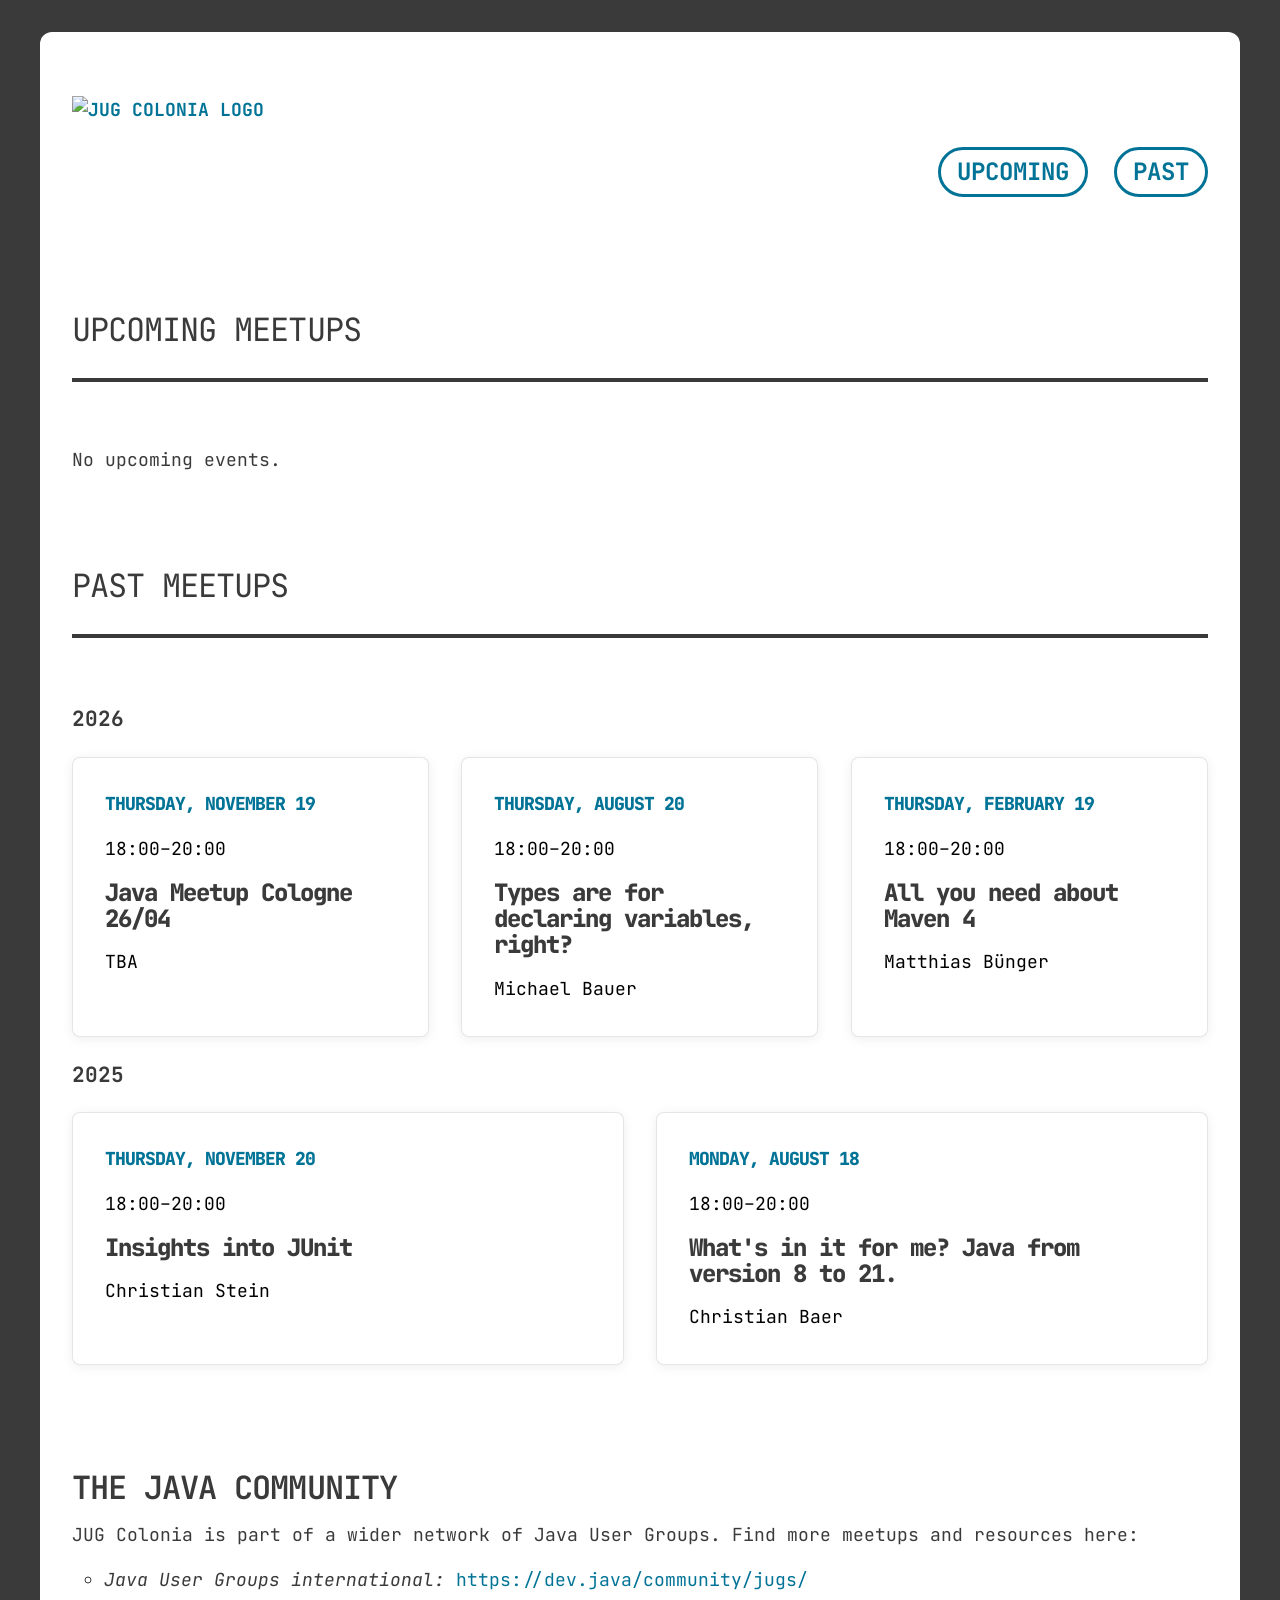
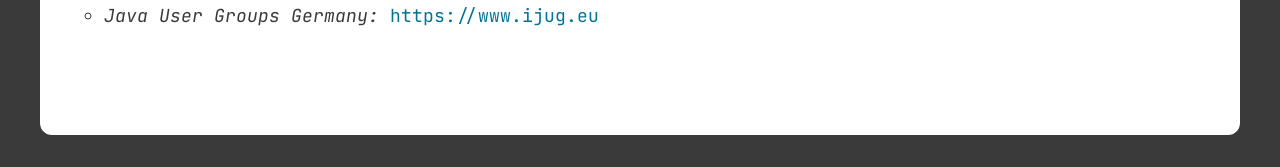
==== index.html @ bccf2fe1 "Refine footer content" ====
<!DOCTYPE html>
<html lang="en">
<head>
    <meta charset="UTF-8">
    <meta name="viewport" content="width=device-width, initial-scale=1.0">
    <title>JUG Colonia</title>
    <meta name="description" content="Java User Group Cologne — upcoming and past meetup events.">
    <meta name="theme-color" content="#007396">
    <meta property="og:type" content="website">
    <meta property="og:title" content="JUG Colonia">
    <meta property="og:description" content="Java User Group Cologne — upcoming and past meetup events.">
    <meta property="og:image" content="https://curiosdevcookie.github.io/meetup-site-java/assets/logos/jug_colonia_logo_temple.png">
    <meta property="og:url" content="https://curiosdevcookie.github.io/meetup-site-java/">
    <link rel="canonical" href="https://curiosdevcookie.github.io/meetup-site-java/">
    <link rel="icon" href="assets/favicons/favicon.svg" type="image/svg+xml">
    <link rel="icon" href="favicon.ico" sizes="32x32">
    <link rel="icon" href="assets/favicons/favicon-96x96.png" sizes="96x96">
    <link rel="apple-touch-icon" href="assets/favicons/apple-touch-icon.png">
    <link rel="manifest" href="assets/favicons/site.webmanifest">
    <link rel="preconnect" href="https://fonts.googleapis.com">
    <link rel="preconnect" href="https://fonts.gstatic.com" crossorigin>
    <link rel="stylesheet" href="https://fonts.googleapis.com/css2?family=JetBrains+Mono:ital,wght@0,100..800;1,100..800&display=swap">
    <link rel="stylesheet" href="css/main.css">
    <script data-goatcounter="https://curiosdevcookie.goatcounter.com/count"
            async src="//gc.zgo.at/count.js"></script>
</head>
<body>
    <a href="#main-content" class="skip-link">Skip to main content</a>

    <div class="page-sheet">
    <header>
        <nav class="container" aria-label="Main navigation">
            <a href="./" class="logo">
                <img src="assets/logos/jug_colonia_logo_temple.png" alt="JUG Colonia Logo">
            </a>
            <ul>
                <li><a href="#upcoming">Upcoming</a></li>
                <li><a href="#past">Past</a></li>
            </ul>
        </nav>
    </header>

    <main class="container" id="main-content">
        <section id="upcoming" aria-labelledby="upcoming-heading">
            <h2 id="upcoming-heading">Upcoming Meetups</h2>
            <div id="upcoming-container" aria-live="polite"></div>
        </section>

        <section id="past" aria-labelledby="past-heading">
            <h2 id="past-heading">Past Meetups</h2>
            <div id="past-container" aria-live="polite"></div>
        </section>
    </main>

    <footer>
        <h3>The Java Community</h3>
        <p>JUG Colonia is part of a wider network of Java User Groups. Find more meetups and resources here:</p>
        <ul>
            <li><em>Java User Groups international: </em><a href="https://dev.java/community/jugs/" target="_blank" rel="noopener">https://dev.java/community/jugs/</a></li>
            <li><em>Java User Groups Germany: </em><a href="https://www.ijug.eu" target="_blank" rel="noopener">https://www.ijug.eu</a></li>
        </ul>
    </footer>

    </div>

    <script src="js/main.js"></script>
</body>
</html>
---- css/main.css ----
:root {
    margin: 0;
    padding: 0;
    box-sizing: border-box;
    font-size: 62.5%;

    /* Design Tokens */
    /* Brand Colors Java, cf. https://www.oracle.com/a/ocom/docs/java-licensing-logo-guidelines-1908204.pdf */
    --brand-java-blue-dark: #007396;
    --brand-java-orange: #ED8B00;
    --color-ink: #3a3a3a;
    --color-ink-deep: #000000;
    --color-sheet: #ffffff;

    /* Spacing Scale */
    --space-xxs: 0.1rem;
    --space-xs: 0.8rem;
    --space-sm: 1.6rem;
    --space-md: 3.2rem;
    --space-lg: 6.4rem;
    --space-xl: 9.6rem;

    /* Thickness Scale */
    --thickness-1: 0.1rem;
    --thickness-2: 0.2rem;
    --thickness-3: 0.3rem;
    --thickness-4: 0.4rem;
    --thickness-5: 0.5rem;

    /* Font Sizes */
    --font-size-xxs: 1.2rem;
    --font-size-xs: 1.4rem;
    --font-size-sm: 1.8rem;
    --font-size-lg: 2.4rem;
    --font-size-xl: 3.2rem;
}

*, *::before, *::after {
    box-sizing: inherit;
}

/* Skip link */
.skip-link {
    position: absolute;
    top: -100%;
    left: var(--space-sm);
    background: var(--color-ink);
    color: white;
    padding: var(--space-xs) var(--space-sm);
    font-weight: 700;
    text-decoration: none;
    z-index: 200;

    &:focus { top: 0; }
}

body {
    margin: 0;
    padding: clamp(var(--space-sm), 4vw, var(--space-md));
    min-height: 100vh;
    font-size: var(--font-size-sm);
    line-height: 1.6;
    font-family: 'JetBrains Mono', monospace;
    color: var(--color-ink);
    background-color: var(--color-ink);
}

.page-sheet {
    background: var(--color-sheet);
    border-radius: 1.2rem;
    overflow: hidden;
    max-width: 120rem;
    margin: 0 auto;
}

.container {
    max-width: 120rem;
    margin: 0 auto;
    padding: 0 clamp(var(--space-sm), 4vw, var(--space-md));
}

/* Navigation */
header {
    padding: clamp(var(--space-md), 6vw, var(--space-lg)) 0;
}

nav {
    display: flex;
    justify-content: space-between;
    align-items: center;
    gap: clamp(var(--space-sm), 3vw, var(--space-md));

    .logo {
        display: flex;
        align-items: center;

        img {
            height: clamp(3rem, 12vw, 19rem);
            width: auto;
        }
    }

    ul {
        display: flex;
        list-style: none;
        gap: clamp(var(--space-sm), 2vw, var(--space-lg));
        margin: 0;
        padding: 0;
    }

    li a {
        border: var(--thickness-3) solid var(--brand-java-blue-dark);
        border-radius: var(--space-md);
        font-size: clamp(var(--font-size-sm), 2vw, var(--font-size-lg));
        padding: clamp(var(--space-xxs), 0.5vw, var(--space-xs)) clamp(var(--space-xs), 1.5vw, var(--space-sm));

        &:hover {
            color: var(--color-ink);
            border-color: var(--color-ink);
        }

        @media (prefers-reduced-motion: no-preference) {
            transition: color 0.15s ease, border-color 0.15s ease;
        }
    }

    a {
        color: var(--brand-java-blue-dark);
        text-decoration: none;
        font-weight: 700;
        text-transform: uppercase;

        &:hover { color: var(--brand-java-blue-dark); }

        &:focus-visible {
            outline: var(--thickness-4) solid var(--brand-java-orange);
            outline-offset: var(--space-xs);
            border-radius: var(--space-xs)
        }

        @media (prefers-reduced-motion: no-preference) {
            transition: color 0.15s ease;
        }
    }


}

/* Main Content */
main {
    padding: clamp(var(--space-lg), 8vw, var(--space-xl)) clamp(var(--space-sm), 4vw, var(--space-md));
}

section {
    margin-bottom: var(--space-xl);

    &#past { margin-bottom: 0; }

    h2 {
        font-size: var(--font-size-xl);
        font-weight: 400;
        text-transform: uppercase;
        letter-spacing: -0.03em;
        line-height: 1;
        margin: 0 0 var(--space-lg) 0;
        border-bottom: 0.4rem solid var(--color-ink);
        padding-bottom: var(--space-md);

        @media (max-width: 48rem) { font-size: var(--font-size-lg); }
    }
}


/* Grid & Cards */
.meetup-grid {
    display: grid;
    grid-template-columns: repeat(auto-fit, minmax(34rem, 1fr));
    gap: var(--space-md);
    container-type: inline-size;
    container-name: meetup-grid;
}

.meetup-card {
    background: var(--color-sheet);
    border: 0.1rem solid rgb(0 0 0 / 0.1);
    border-radius: 0.8rem;
    box-shadow: 0 0.2rem 1.2rem rgb(0 0 0 / 0.07);
    padding: var(--space-md);
    display: flex;
    flex-direction: column;
    gap: var(--space-sm);
    container-type: inline-size;

    time {
        font-weight: 900;
        color: var(--brand-java-blue-dark);
        font-size: var(--font-size-sm);
        text-transform: uppercase;
        letter-spacing: calc(-1 * var(--space-xxs));
        font-variant-numeric: tabular-nums;
    }

    h3 {
        font-size: var(--font-size-lg);
        font-weight: 900;
        line-height: 1.1;
        margin: 0;
        letter-spacing: calc(-1 * var(--space-xxs));

        @container meetup-grid (max-width: 71rem) { font-size: var(--font-size-lg); }
    }

    p {
        margin: 0;
        color: var(--color-ink-deep);
        font-size: var(--font-size-sm);
    }
}

/* Footer */
footer {
    padding: clamp(var(--space-lg), 8vw, var(--space-xl)) clamp(var(--space-sm), 4vw, var(--space-md));

    h3 {
        font-size: clamp(var(--font-size-lg), 3vw, var(--font-size-xl));
        font-weight: 600;
        text-transform: uppercase;
        letter-spacing: -0.03em;
        margin: 0 0 var(--space-xs) 0;
    }

    p {
        margin: 0 0 var(--space-sm) 0;
        font-size: var(--font-size-sm);
        color: var(--color-ink);
    }

    ul {
        list-style-type: circle;
        margin: 0;
        padding-left: var(--space-md);
    }

    li {
        margin-bottom: var(--space-xs);
    }

    a {
        color: var(--brand-java-blue-dark);
        text-decoration: none;
        font-size: var(--font-size-sm);
        word-break: break-all;

        &:hover { color: var(--color-ink); text-decoration: underline; }

        &:focus-visible {
            outline: var(--thickness-4) solid var(--brand-java-orange);
            outline-offset: var(--space-xs);
            border-radius: var(--space-xs);
        }

        @media (prefers-reduced-motion: no-preference) {
            transition: color 0.15s ease;
        }
    }
}
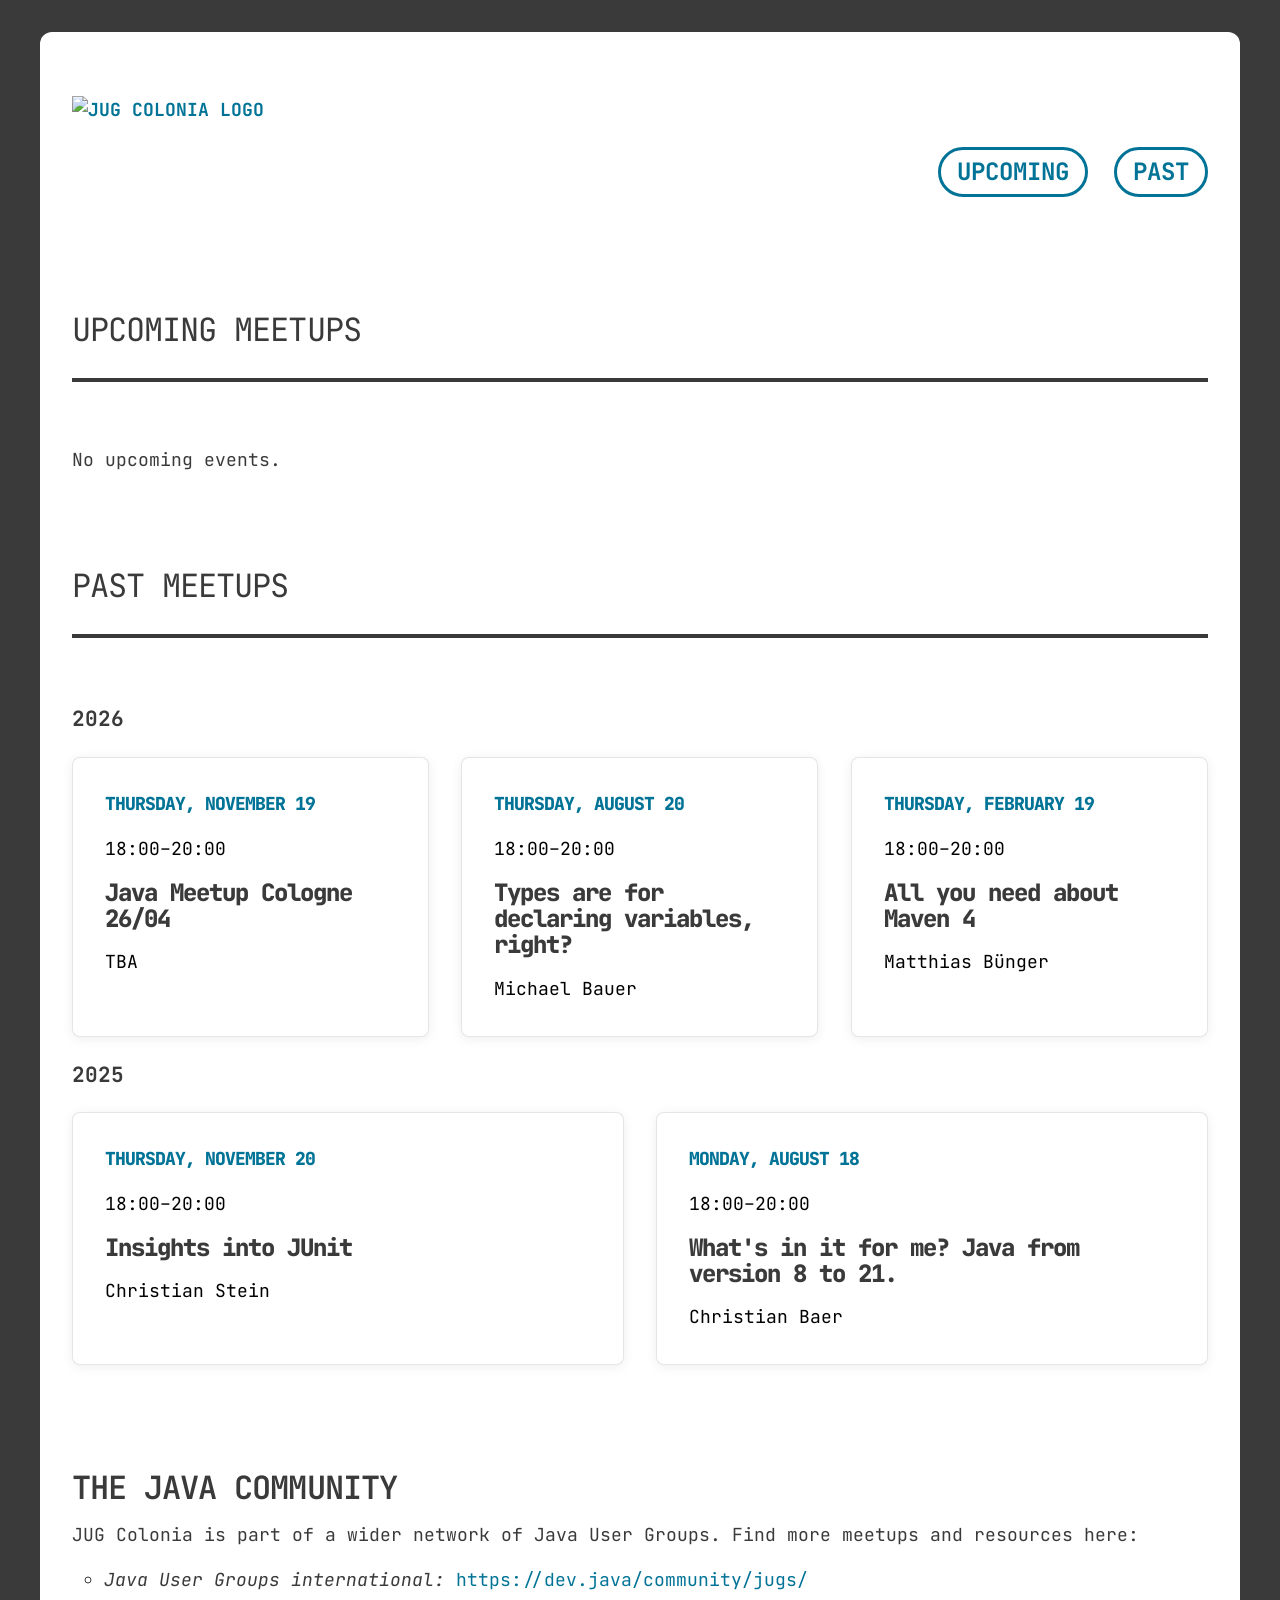
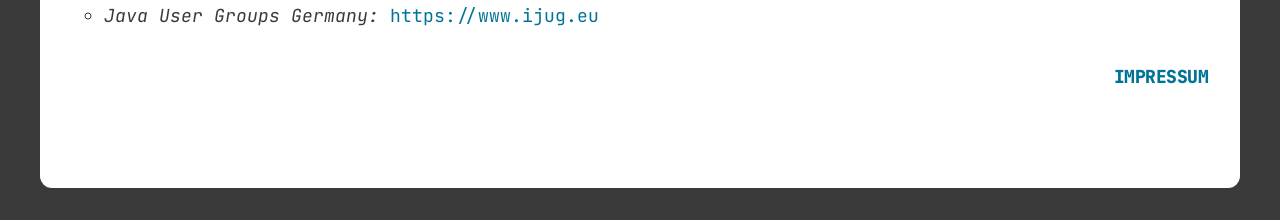
==== commit 7ad2e532: "Add Impressum page and link in footer" ====
--- a/index.html
+++ b/index.html
@@ -9,9 +9,9 @@
     <meta property="og:type" content="website">
     <meta property="og:title" content="JUG Colonia">
     <meta property="og:description" content="Java User Group Cologne — upcoming and past meetup events.">
-    <meta property="og:image" content="https://curiosdevcookie.github.io/meetup-site-java/assets/logos/jug_colonia_logo_temple.png">
-    <meta property="og:url" content="https://curiosdevcookie.github.io/meetup-site-java/">
-    <link rel="canonical" href="https://curiosdevcookie.github.io/meetup-site-java/">
+    <meta property="og:image" content="https://jug-colonia.de/assets/logos/jug_colonia_logo_temple.png">
+    <meta property="og:url" content="https://jug-colonia.de/">
+    <link rel="canonical" href="https://jug-colonia.de/">
     <link rel="icon" href="assets/favicons/favicon.svg" type="image/svg+xml">
     <link rel="icon" href="favicon.ico" sizes="32x32">
     <link rel="icon" href="assets/favicons/favicon-96x96.png" sizes="96x96">
@@ -59,6 +59,7 @@
             <li><em>Java User Groups international: </em><a href="https://dev.java/community/jugs/" target="_blank" rel="noopener">https://dev.java/community/jugs/</a></li>
             <li><em>Java User Groups Germany: </em><a href="https://www.ijug.eu" target="_blank" rel="noopener">https://www.ijug.eu</a></li>
         </ul>
+        <p class="footer-legal"><a href="impressum.html">Impressum</a></p>
     </footer>
 
     </div>
--- a/css/main.css
+++ b/css/main.css
@@ -218,6 +218,60 @@
     }
 }
 
+/* Legal pages (Impressum, etc.) */
+.legal {
+    margin-bottom: var(--space-xl);
+    max-width: 80rem;
+
+    h1 {
+        font-size: var(--font-size-xl);
+        font-weight: 400;
+        text-transform: uppercase;
+        letter-spacing: -0.03em;
+        line-height: 1;
+        margin: 0 0 var(--space-lg) 0;
+        border-bottom: 0.4rem solid var(--color-ink);
+        padding-bottom: var(--space-md);
+
+        @media (max-width: 48rem) { font-size: var(--font-size-lg); }
+    }
+
+    h2 {
+        font-size: var(--font-size-lg);
+        font-weight: 600;
+        text-transform: uppercase;
+        letter-spacing: -0.03em;
+        line-height: 1.1;
+        margin: var(--space-lg) 0 var(--space-sm) 0;
+    }
+
+    p {
+        margin: 0 0 var(--space-sm) 0;
+        font-size: var(--font-size-sm);
+        color: var(--color-ink);
+    }
+
+    address {
+        font-style: normal;
+        margin: 0 0 var(--space-sm) 0;
+        font-size: var(--font-size-sm);
+    }
+
+    a {
+        color: var(--brand-java-blue-dark);
+        text-decoration: none;
+        word-break: break-word;
+
+        &:hover { color: var(--color-ink); text-decoration: underline; }
+
+        &:focus-visible {
+            outline: var(--thickness-4) solid var(--brand-java-orange);
+            outline-offset: var(--space-xs);
+            border-radius: var(--space-xs);
+        }
+    }
+}
+
 /* Footer */
 footer {
     padding: clamp(var(--space-lg), 8vw, var(--space-xl)) clamp(var(--space-sm), 4vw, var(--space-md));
@@ -264,4 +318,16 @@
             transition: color 0.15s ease;
         }
     }
-}
+
+    .footer-legal {
+        text-align: right;
+        margin-top: var(--space-md);
+        margin-bottom: 0;
+
+        a {
+            font-weight: 900;
+            text-transform: uppercase;
+            letter-spacing: -0.03em;
+        }
+    }
+}
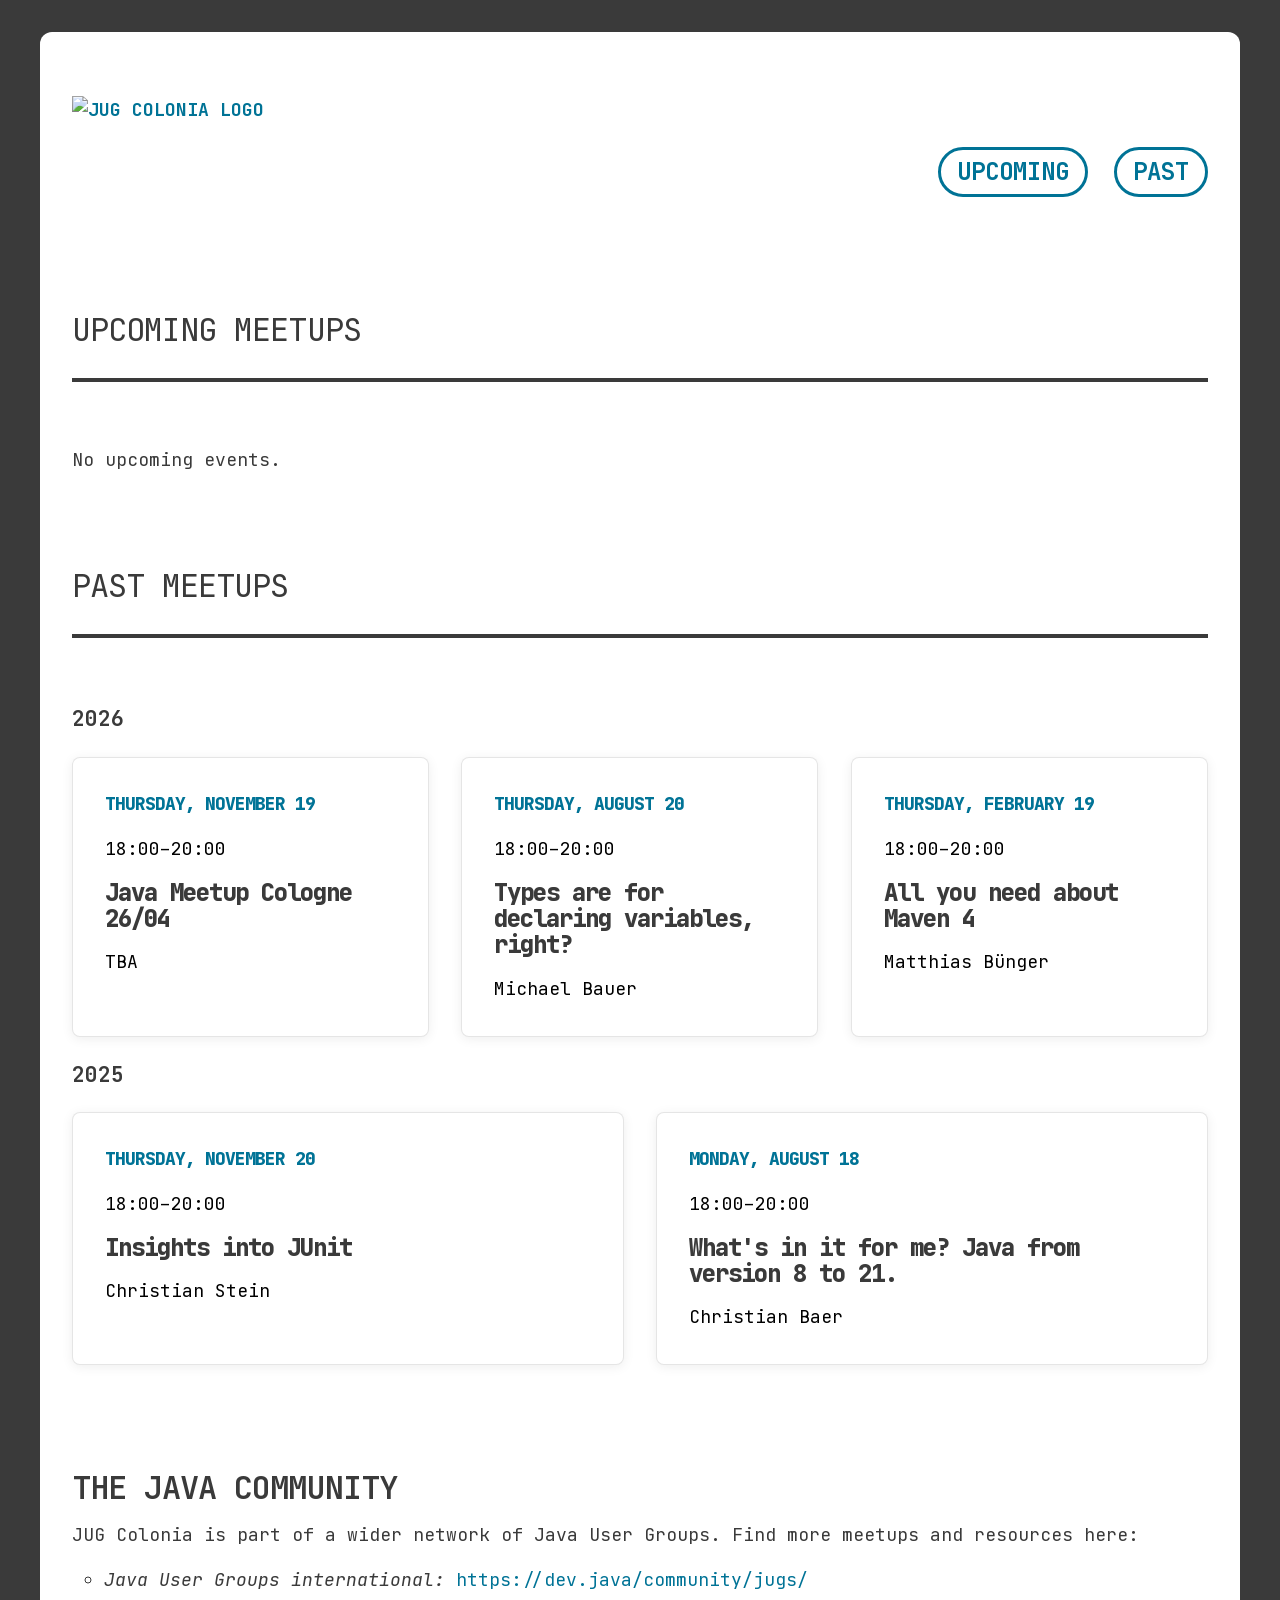
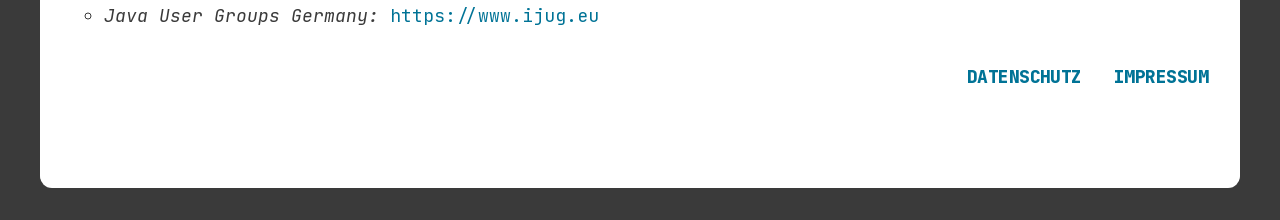
==== commit 73cc5f53: "Add Datenschutzerklärung page and update links in footer" ====
--- a/index.html
+++ b/index.html
@@ -17,9 +17,7 @@
     <link rel="icon" href="assets/favicons/favicon-96x96.png" sizes="96x96">
     <link rel="apple-touch-icon" href="assets/favicons/apple-touch-icon.png">
     <link rel="manifest" href="assets/favicons/site.webmanifest">
-    <link rel="preconnect" href="https://fonts.googleapis.com">
-    <link rel="preconnect" href="https://fonts.gstatic.com" crossorigin>
-    <link rel="stylesheet" href="https://fonts.googleapis.com/css2?family=JetBrains+Mono:ital,wght@0,100..800;1,100..800&display=swap">
+    <link rel="preload" href="assets/fonts/jetbrains-mono-latin.woff2" as="font" type="font/woff2" crossorigin>
     <link rel="stylesheet" href="css/main.css">
     <script data-goatcounter="https://curiosdevcookie.goatcounter.com/count"
             async src="//gc.zgo.at/count.js"></script>
@@ -59,7 +57,7 @@
             <li><em>Java User Groups international: </em><a href="https://dev.java/community/jugs/" target="_blank" rel="noopener">https://dev.java/community/jugs/</a></li>
             <li><em>Java User Groups Germany: </em><a href="https://www.ijug.eu" target="_blank" rel="noopener">https://www.ijug.eu</a></li>
         </ul>
-        <p class="footer-legal"><a href="impressum.html">Impressum</a></p>
+        <p class="footer-legal"><a href="datenschutz.html">Datenschutz</a><a href="impressum.html">Impressum</a></p>
     </footer>
 
     </div>
--- a/css/main.css
+++ b/css/main.css
@@ -1,3 +1,39 @@
+/* JetBrains Mono (OFL 1.1), self-hosted variable font */
+@font-face {
+    font-family: 'JetBrains Mono';
+    font-style: normal;
+    font-weight: 100 800;
+    font-display: swap;
+    src: url('../assets/fonts/jetbrains-mono-latin-ext.woff2') format('woff2');
+    unicode-range: U+0100-02BA, U+02BD-02C5, U+02C7-02CC, U+02CE-02D7, U+02DD-02FF, U+0304, U+0308, U+0329, U+1D00-1DBF, U+1E00-1E9F, U+1EF2-1EFF, U+2020, U+20A0-20AB, U+20AD-20C0, U+2113, U+2C60-2C7F, U+A720-A7FF;
+}
+
+@font-face {
+    font-family: 'JetBrains Mono';
+    font-style: normal;
+    font-weight: 100 800;
+    font-display: swap;
+    src: url('../assets/fonts/jetbrains-mono-latin.woff2') format('woff2');
+    unicode-range: U+0000-00FF, U+0131, U+0152-0153, U+02BB-02BC, U+02C6, U+02DA, U+02DC, U+0304, U+0308, U+0329, U+2000-206F, U+20AC, U+2122, U+2191, U+2193, U+2212, U+2215, U+FEFF, U+FFFD;
+}
+
+@font-face {
+    font-family: 'JetBrains Mono';
+    font-style: italic;
+    font-weight: 100 800;
+    font-display: swap;
+    src: url('../assets/fonts/jetbrains-mono-italic-latin-ext.woff2') format('woff2');
+    unicode-range: U+0100-02BA, U+02BD-02C5, U+02C7-02CC, U+02CE-02D7, U+02DD-02FF, U+0304, U+0308, U+0329, U+1D00-1DBF, U+1E00-1E9F, U+1EF2-1EFF, U+2020, U+20A0-20AB, U+20AD-20C0, U+2113, U+2C60-2C7F, U+A720-A7FF;
+}
+
+@font-face {
+    font-family: 'JetBrains Mono';
+    font-style: italic;
+    font-weight: 100 800;
+    font-display: swap;
+    src: url('../assets/fonts/jetbrains-mono-italic-latin.woff2') format('woff2');
+    unicode-range: U+0000-00FF, U+0131, U+0152-0153, U+02BB-02BC, U+02C6, U+02DA, U+02DC, U+0304, U+0308, U+0329, U+2000-206F, U+20AC, U+2122, U+2191, U+2193, U+2212, U+2215, U+FEFF, U+FFFD;
+}
 
 :root {
     margin: 0;
@@ -251,10 +287,37 @@
         color: var(--color-ink);
     }
 
+    h3 {
+        font-size: var(--font-size-sm);
+        font-weight: 900;
+        margin: var(--space-md) 0 var(--space-xs) 0;
+    }
+
+    ul {
+        list-style-type: circle;
+        margin: 0 0 var(--space-sm) 0;
+        padding-left: var(--space-md);
+    }
+
+    li {
+        margin-bottom: var(--space-xs);
+    }
+
     address {
         font-style: normal;
         margin: 0 0 var(--space-sm) 0;
         font-size: var(--font-size-sm);
+    }
+
+    /* Art. 21 DSGVO: Widerspruchsrecht must stand out from other information */
+    .objection {
+        border: var(--thickness-3) solid var(--color-ink);
+        border-radius: 0.8rem;
+        padding: var(--space-sm) var(--space-sm) 0;
+        margin-bottom: var(--space-sm);
+        font-weight: 700;
+
+        p { font-size: var(--font-size-xs); }
     }
 
     a {
@@ -328,6 +391,8 @@
             font-weight: 900;
             text-transform: uppercase;
             letter-spacing: -0.03em;
-        }
-    }
-}
+
+            & + a { margin-left: var(--space-md); }
+        }
+    }
+}
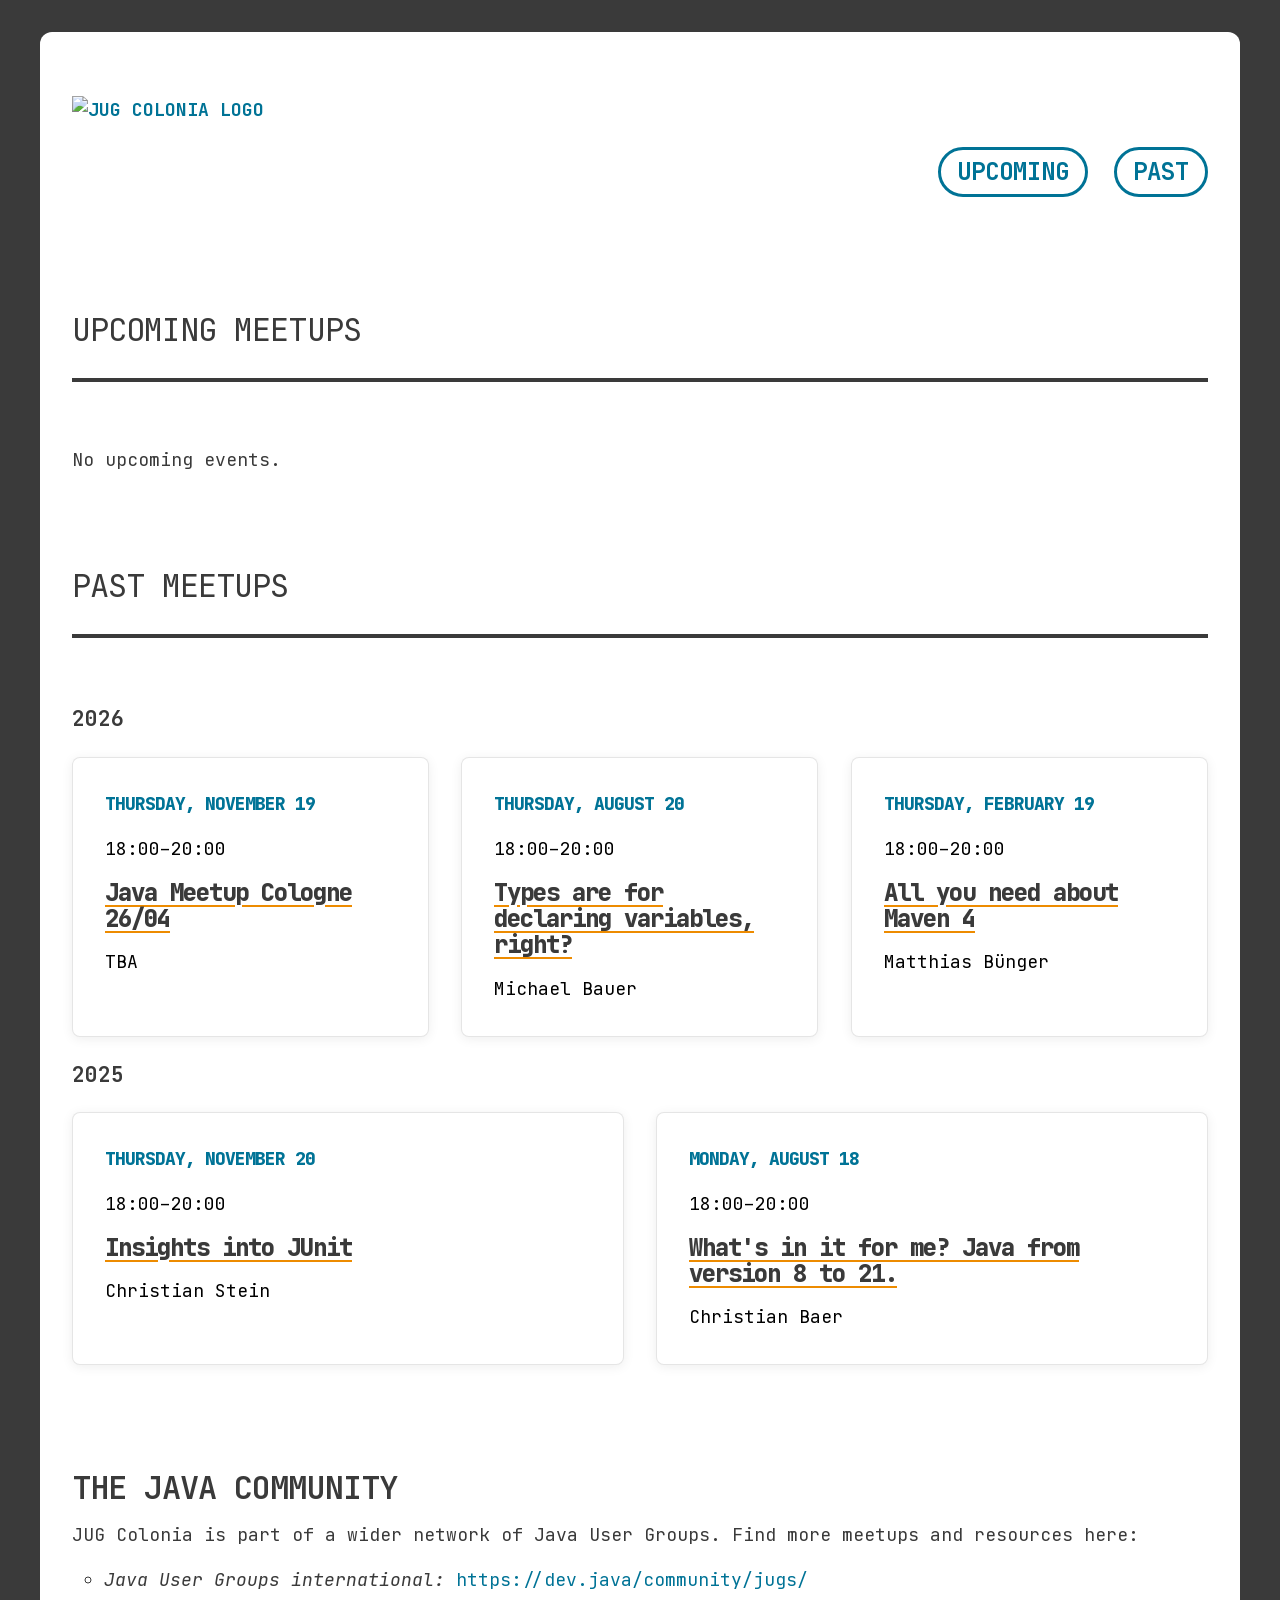
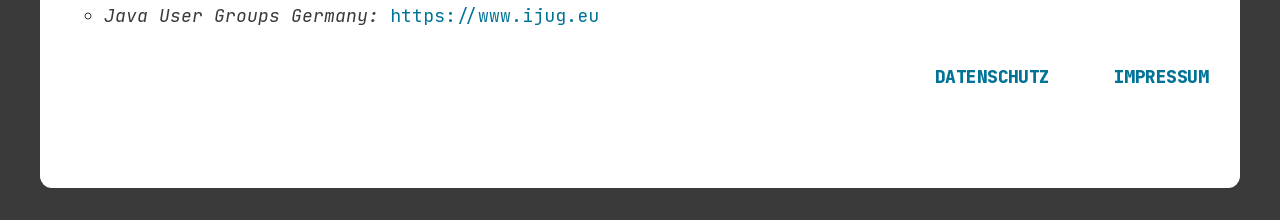
==== commit 2d507e22: "Create detail view for events with associated styles and scripts" ====
--- a/index.html
+++ b/index.html
@@ -62,6 +62,6 @@
 
     </div>
 
-    <script src="js/main.js"></script>
+    <script type="module" src="js/main.js"></script>
 </body>
 </html>
--- a/css/main.css
+++ b/css/main.css
@@ -245,6 +245,22 @@
         letter-spacing: calc(-1 * var(--space-xxs));
 
         @container meetup-grid (max-width: 71rem) { font-size: var(--font-size-lg); }
+
+        a {
+            color: inherit;
+            text-decoration: underline;
+            text-decoration-color: var(--brand-java-orange);
+            text-decoration-thickness: var(--thickness-2);
+            text-underline-offset: var(--thickness-4);
+
+            &:hover { color: var(--brand-java-blue-dark); }
+
+            &:focus-visible {
+                outline: var(--thickness-4) solid var(--brand-java-orange);
+                outline-offset: var(--space-xxs);
+                border-radius: var(--space-xxs);
+            }
+        }
     }
 
     p {
@@ -252,6 +268,107 @@
         color: var(--color-ink-deep);
         font-size: var(--font-size-sm);
     }
+}
+
+.btn-register {
+    display: inline-block;
+    align-self: flex-end;
+    margin-top: auto;
+    padding: var(--space-xs) var(--space-sm);
+    background: var(--brand-java-blue-dark);
+    color: var(--color-sheet);
+    font-weight: 900;
+    text-transform: uppercase;
+    letter-spacing: -0.03em;
+    text-decoration: none;
+    border-radius: 0.4rem;
+
+    &:hover { background: var(--brand-java-orange); color: var(--color-ink-deep); }
+
+    &:focus-visible {
+        outline: var(--thickness-4) solid var(--brand-java-blue-dark);
+        outline-offset: var(--space-xs);
+        border-radius: 0.4rem;
+    }
+
+    @media (prefers-reduced-motion: no-preference) {
+        transition: background-color 0.15s ease, color 0.15s ease;
+    }
+}
+
+/* Event detail page */
+.back-link {
+    display: inline-block;
+    margin-bottom: var(--space-md);
+    color: var(--brand-java-blue-dark);
+    font-weight: 700;
+    text-transform: uppercase;
+    text-decoration: none;
+
+    &:hover { color: var(--color-ink); text-decoration: underline; }
+
+    &:focus-visible {
+        outline: var(--thickness-4) solid var(--brand-java-orange);
+        outline-offset: var(--space-xs);
+        border-radius: var(--space-xs);
+    }
+}
+
+.event-detail {
+    display: flex;
+    flex-direction: column;
+    gap: var(--space-sm);
+    max-width: 80rem;
+    margin-bottom: var(--space-xl);
+
+    time {
+        font-weight: 900;
+        color: var(--brand-java-blue-dark);
+        text-transform: uppercase;
+        letter-spacing: calc(-1 * var(--space-xxs));
+        font-variant-numeric: tabular-nums;
+    }
+
+    h1 {
+        font-size: var(--font-size-xl);
+        font-weight: 900;
+        line-height: 1.1;
+        letter-spacing: -0.03em;
+        margin: 0;
+        border-bottom: 0.4rem solid var(--color-ink);
+        padding-bottom: var(--space-md);
+
+        @media (max-width: 48rem) { font-size: var(--font-size-lg); }
+    }
+
+    p { margin: 0; color: var(--color-ink-deep); }
+
+    .event-speaker { font-weight: 700; }
+
+    .event-abstract {
+        margin-top: var(--space-sm);
+
+        p + *, ul + * { margin-top: var(--space-sm); }
+
+        ul {
+            list-style-type: circle;
+            color: var(--color-ink-deep);
+            margin-bottom: 0;
+            padding-left: var(--space-md);
+        }
+
+        li { margin-bottom: var(--space-xs); }
+
+        a {
+            color: var(--brand-java-blue-dark);
+
+            &:hover { color: var(--color-ink); }
+        }
+    }
+
+    .event-abstract--empty { color: var(--color-ink); font-style: italic; }
+
+    .btn-register { align-self: flex-start; margin-top: var(--space-md); }
 }
 
 /* Legal pages (Impressum, etc.) */
@@ -383,7 +500,10 @@
     }
 
     .footer-legal {
-        text-align: right;
+        display: flex;
+        justify-content: flex-end;
+        flex-wrap: wrap;
+        gap: var(--space-xs) var(--space-md);
         margin-top: var(--space-md);
         margin-bottom: 0;
 
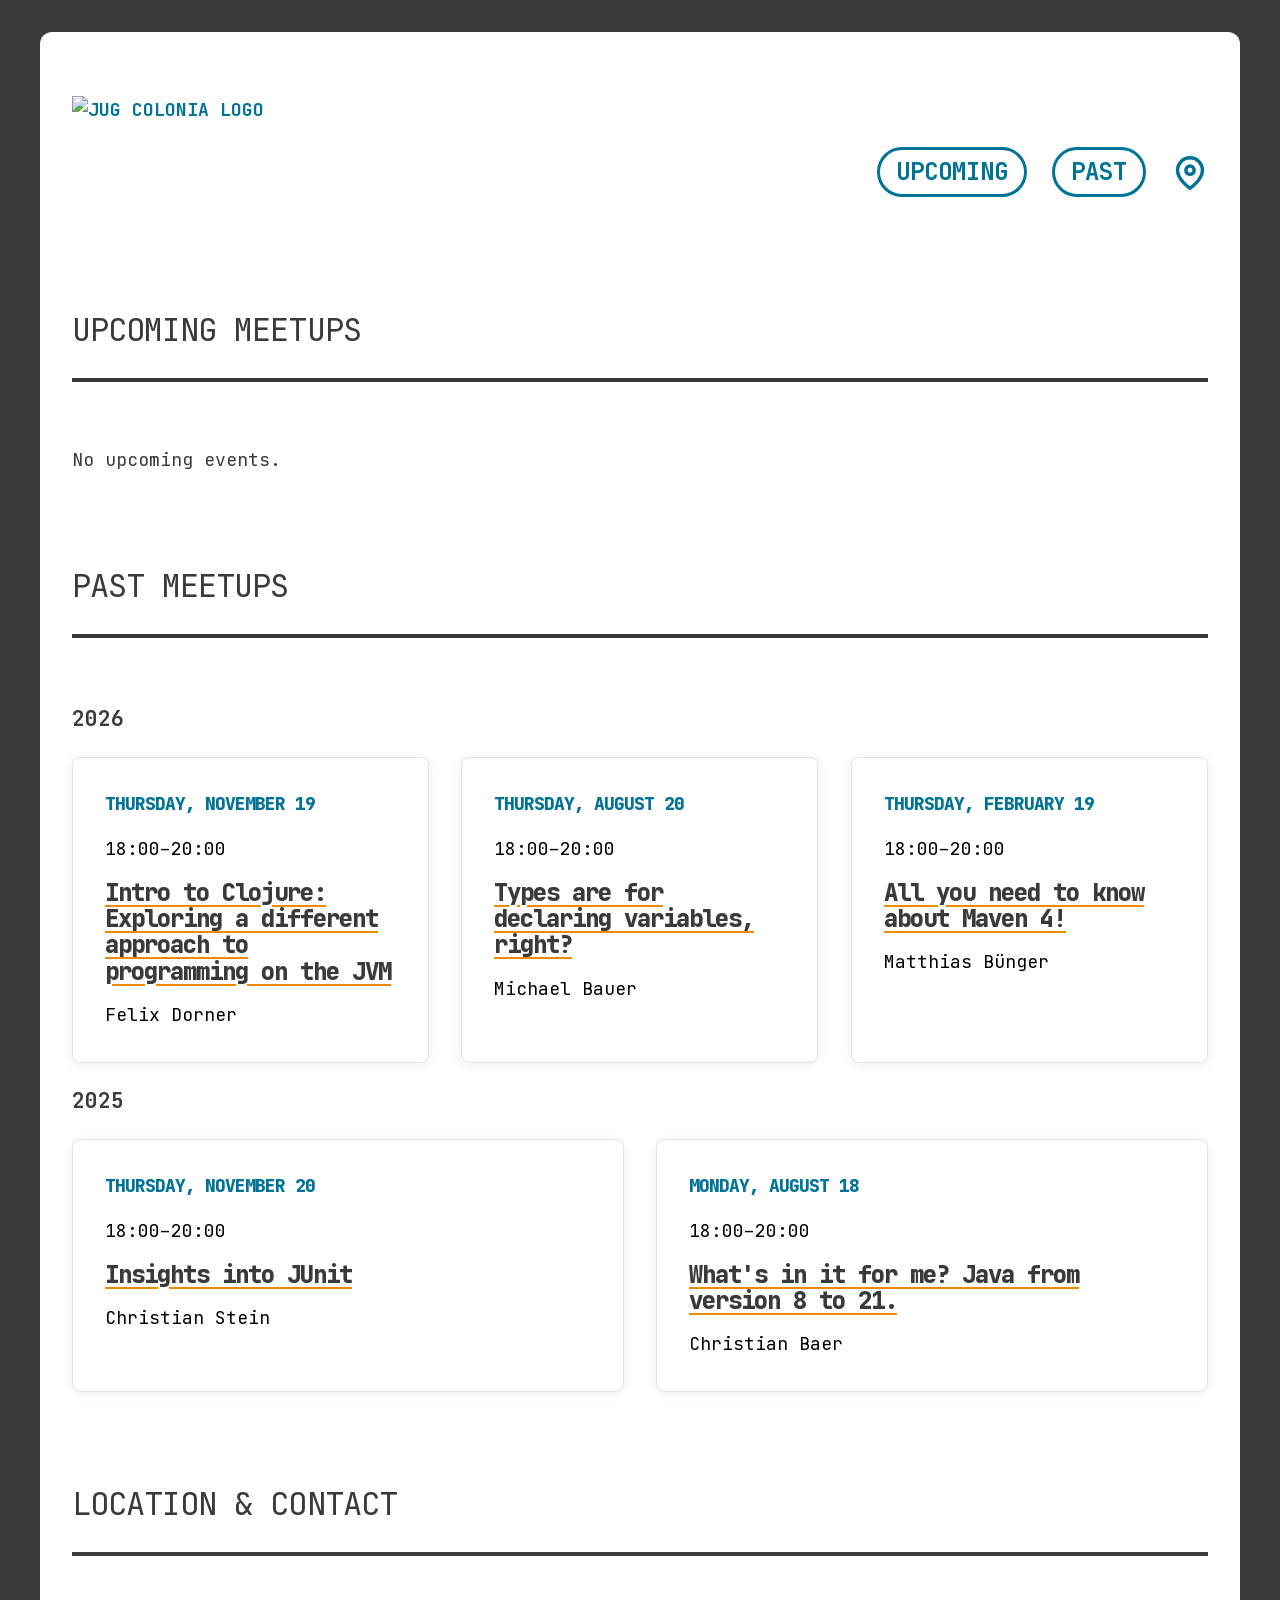
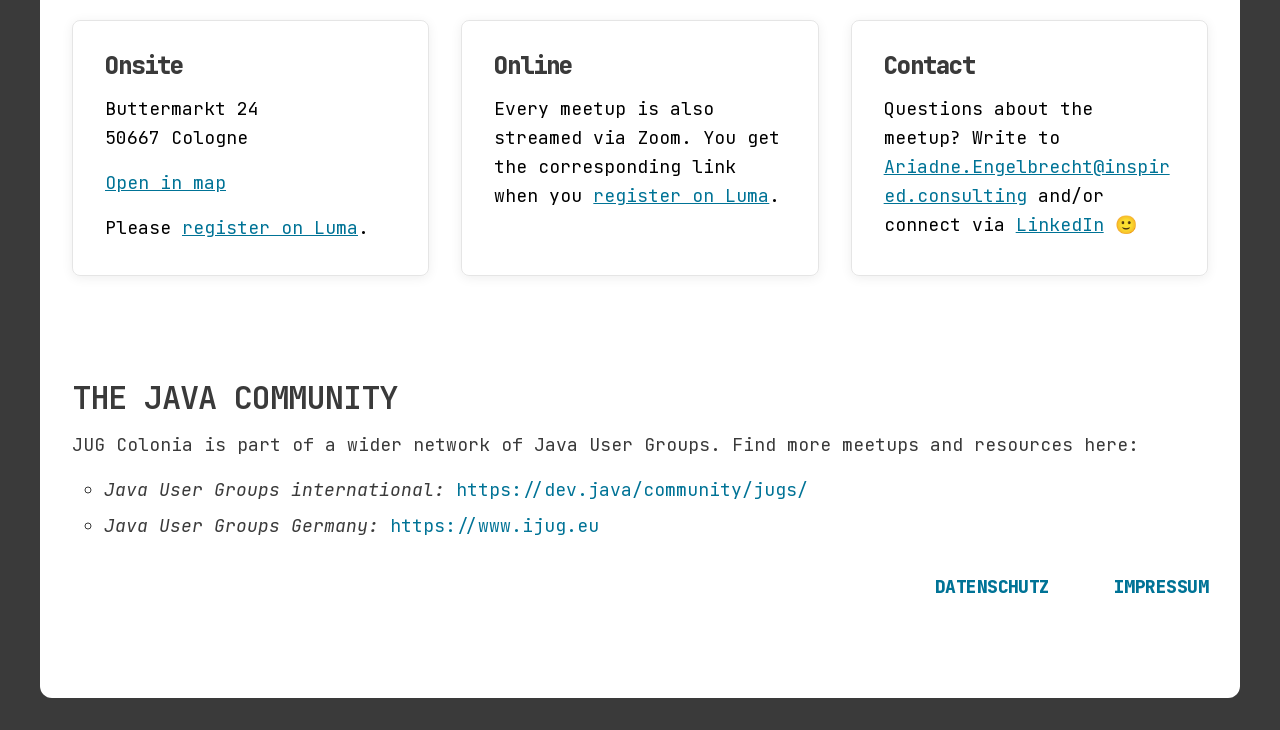
==== commit 508d209b: "Add location and contact details to event pages" ====
--- a/index.html
+++ b/index.html
@@ -34,6 +34,9 @@
             <ul>
                 <li><a href="#upcoming">Upcoming</a></li>
                 <li><a href="#past">Past</a></li>
+                <li><a href="#location" class="nav-icon" aria-label="Location" title="Location">
+                    <svg viewBox="-1 -1 26 26" fill="none" stroke="currentColor" stroke-width="2.5" stroke-linecap="round" stroke-linejoin="round" aria-hidden="true" focusable="false"><path d="M21 10c0 7-9 13-9 13s-9-6-9-13a9 9 0 0 1 18 0z"/><circle cx="12" cy="10" r="3"/></svg>
+                </a></li>
             </ul>
         </nav>
     </header>
@@ -47,6 +50,26 @@
         <section id="past" aria-labelledby="past-heading">
             <h2 id="past-heading">Past Meetups</h2>
             <div id="past-container" aria-live="polite"></div>
+        </section>
+
+        <section id="location" aria-labelledby="location-heading">
+            <h2 id="location-heading">Location &amp; Contact</h2>
+            <div class="info-grid">
+                <article class="info-card">
+                    <h3>Onsite</h3>
+                    <address>Buttermarkt 24<br>50667 Cologne</address>
+                    <a href="https://www.openstreetmap.org/search?query=Buttermarkt%2024%2C%2050667%20K%C3%B6ln" target="_blank" rel="noopener">Open in map</a>
+                    <p>Please <a href="https://luma.com/java-meetup-cologne" target="_blank" rel="noopener">register on Luma</a>.</p>
+                </article>
+                <article class="info-card">
+                    <h3>Online</h3>
+                    <p>Every meetup is also streamed via Zoom. You get the corresponding link when you <a href="https://luma.com/java-meetup-cologne" target="_blank" rel="noopener">register on Luma</a>.</p>
+                </article>
+                <article class="info-card">
+                    <h3>Contact</h3>
+                    <p>Questions about the meetup? Write to <a href="mailto:Ariadne.Engelbrecht@inspired.consulting">Ariadne.Engelbrecht@inspired.consulting</a> and/or connect via <a href="https://www.linkedin.com/in/ariadne-engelbrecht/" target="_blank" rel="noopener">LinkedIn</a> 🙂</p>
+                </article>
+            </div>
         </section>
     </main>
 
--- a/css/main.css
+++ b/css/main.css
@@ -139,6 +139,7 @@
 
     ul {
         display: flex;
+        align-items: center;
         list-style: none;
         gap: clamp(var(--space-sm), 2vw, var(--space-lg));
         margin: 0;
@@ -152,13 +153,31 @@
         padding: clamp(var(--space-xxs), 0.5vw, var(--space-xs)) clamp(var(--space-xs), 1.5vw, var(--space-sm));
 
         &:hover {
-            color: var(--color-ink);
-            border-color: var(--color-ink);
+            color: var(--brand-java-orange);
+            border-color: var(--brand-java-orange);
         }
 
         @media (prefers-reduced-motion: no-preference) {
             transition: color 0.15s ease, border-color 0.15s ease;
         }
+    }
+
+    li a.nav-icon {
+        display: flex;
+        border: none;
+        padding: 0;
+
+        svg {
+            width: clamp(2.4rem, 3vw, 3.6rem);
+            height: auto;
+            fill: none;
+            stroke: currentColor;
+            stroke-width: 2.5;
+            stroke-linecap: round;
+            stroke-linejoin: round;
+        }
+
+        &:hover { color: var(--brand-java-orange); }
     }
 
     a {
@@ -186,12 +205,13 @@
 /* Main Content */
 main {
     padding: clamp(var(--space-lg), 8vw, var(--space-xl)) clamp(var(--space-sm), 4vw, var(--space-md));
+
 }
 
 section {
     margin-bottom: var(--space-xl);
 
-    &#past { margin-bottom: 0; }
+    &:last-child { margin-bottom: 0; }
 
     h2 {
         font-size: var(--font-size-xl);
@@ -296,11 +316,56 @@
     }
 }
 
+/* Location & contact */
+.info-grid {
+    display: grid;
+    grid-template-columns: repeat(auto-fit, minmax(28rem, 1fr));
+    gap: var(--space-md);
+}
+
+.info-card {
+    border: 0.1rem solid rgb(0 0 0 / 0.1);
+    border-radius: 0.8rem;
+    box-shadow: 0 0.2rem 1.2rem rgb(0 0 0 / 0.07);
+    padding: var(--space-md);
+    display: flex;
+    flex-direction: column;
+    gap: var(--space-sm);
+
+    h3 {
+        font-size: var(--font-size-lg);
+        font-weight: 900;
+        line-height: 1.1;
+        margin: 0;
+        letter-spacing: calc(-1 * var(--space-xxs));
+    }
+
+    p, address {
+        margin: 0;
+        font-style: normal;
+        color: var(--color-ink-deep);
+    }
+
+    a {
+        color: var(--brand-java-blue-dark);
+        word-break: break-word;
+
+        &:hover { color: var(--color-ink); }
+
+        &:focus-visible {
+            outline: var(--thickness-4) solid var(--brand-java-orange);
+            outline-offset: var(--space-xxs);
+            border-radius: var(--space-xxs);
+        }
+    }
+}
+
 /* Event detail page */
 .back-link {
     display: inline-block;
-    margin-bottom: var(--space-md);
+    margin-bottom: clamp(var(--space-md), 8vw, var(--space-lg));
     color: var(--brand-java-blue-dark);
+    font-size: var(--font-size-lg);
     font-weight: 700;
     text-transform: uppercase;
     text-decoration: none;
@@ -319,7 +384,6 @@
     flex-direction: column;
     gap: var(--space-sm);
     max-width: 80rem;
-    margin-bottom: var(--space-xl);
 
     time {
         font-weight: 900;
@@ -330,13 +394,11 @@
     }
 
     h1 {
-        font-size: var(--font-size-xl);
+        font-size: var(--font-size-lg);
         font-weight: 900;
         line-height: 1.1;
         letter-spacing: -0.03em;
         margin: 0;
-        border-bottom: 0.4rem solid var(--color-ink);
-        padding-bottom: var(--space-md);
 
         @media (max-width: 48rem) { font-size: var(--font-size-lg); }
     }
@@ -344,6 +406,12 @@
     p { margin: 0; color: var(--color-ink-deep); }
 
     .event-speaker { font-weight: 700; }
+
+    .event-location a {
+        color: var(--brand-java-blue-dark);
+
+        &:hover { color: var(--color-ink); }
+    }
 
     .event-abstract {
         margin-top: var(--space-sm);
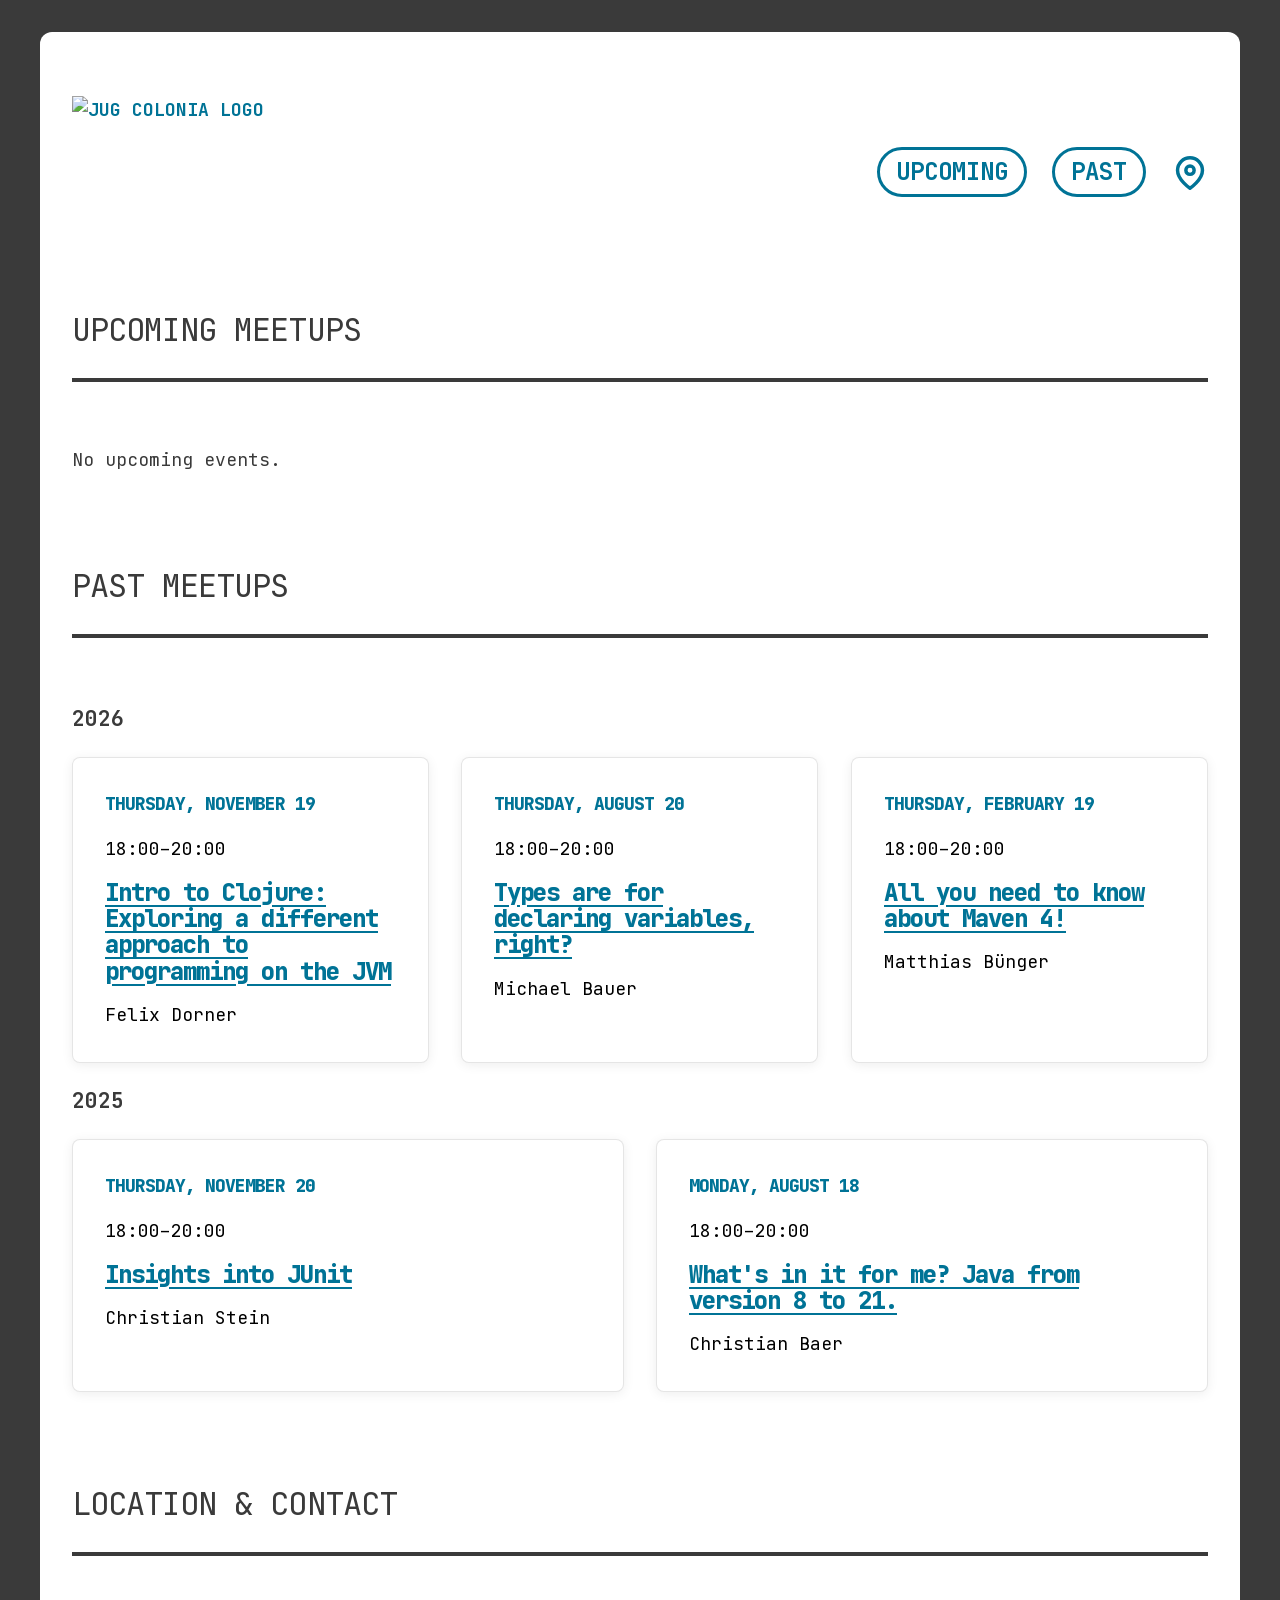
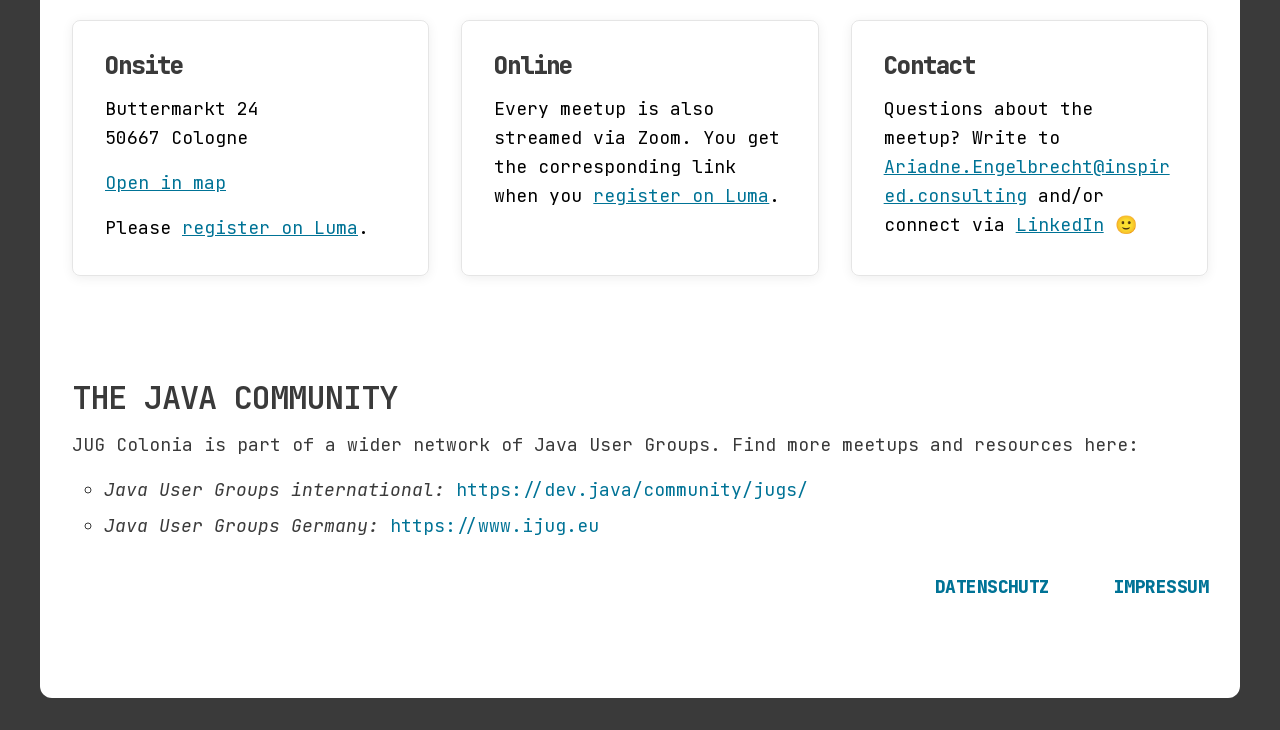
==== commit bf13ca0f: "Add back-to-top button functionality and styles" ====
--- a/index.html
+++ b/index.html
@@ -85,6 +85,11 @@
 
     </div>
 
+    <a href="#" class="to-top" aria-label="Back to top" title="Back to top" inert>
+        <svg viewBox="-1 -1 26 26" fill="none" stroke="currentColor" stroke-width="2.5" stroke-linecap="round" stroke-linejoin="round" aria-hidden="true" focusable="false"><path d="M12 19V5"/><path d="M5 12l7-7 7 7"/></svg>
+    </a>
+    <script type="module" src="js/to-top.js"></script>
+
     <script type="module" src="js/main.js"></script>
 </body>
 </html>
--- a/css/main.css
+++ b/css/main.css
@@ -70,6 +70,10 @@
     --font-size-sm: 1.8rem;
     --font-size-lg: 2.4rem;
     --font-size-xl: 3.2rem;
+}
+
+@media (prefers-reduced-motion: no-preference) {
+    html { scroll-behavior: smooth; }
 }
 
 *, *::before, *::after {
@@ -267,13 +271,12 @@
         @container meetup-grid (max-width: 71rem) { font-size: var(--font-size-lg); }
 
         a {
-            color: inherit;
+            color: var(--brand-java-blue-dark);
             text-decoration: underline;
-            text-decoration-color: var(--brand-java-orange);
             text-decoration-thickness: var(--thickness-2);
             text-underline-offset: var(--thickness-4);
 
-            &:hover { color: var(--brand-java-blue-dark); }
+            &:hover { color: var(--brand-java-orange); }
 
             &:focus-visible {
                 outline: var(--thickness-4) solid var(--brand-java-orange);
@@ -520,6 +523,35 @@
     }
 }
 
+/* Back-to-top link, shown by js/to-top.js once the header is out of view */
+.to-top {
+    position: fixed;
+    right: clamp(var(--space-md), 6vw, var(--space-lg));
+    bottom: clamp(var(--space-md), 6vw, var(--space-lg));
+    display: flex;
+    padding: var(--space-xs);
+    background: var(--color-sheet);
+    border-radius: 50%;
+    box-shadow: 0 0.2rem 1.2rem rgb(0 0 0 / 0.15);
+    color: var(--brand-java-blue-dark);
+    z-index: 100;
+
+    &[inert] { opacity: 0; pointer-events: none; }
+
+    &:hover { color: var(--brand-java-orange); }
+
+    &:focus-visible {
+        outline: var(--thickness-4) solid var(--brand-java-orange);
+        outline-offset: var(--space-xxs);
+    }
+
+    svg { width: clamp(2.4rem, 3vw, 3.6rem); height: auto; }
+
+    @media (prefers-reduced-motion: no-preference) {
+        transition: opacity 0.2s ease;
+    }
+}
+
 /* Footer */
 footer {
     padding: clamp(var(--space-lg), 8vw, var(--space-xl)) clamp(var(--space-sm), 4vw, var(--space-md));
